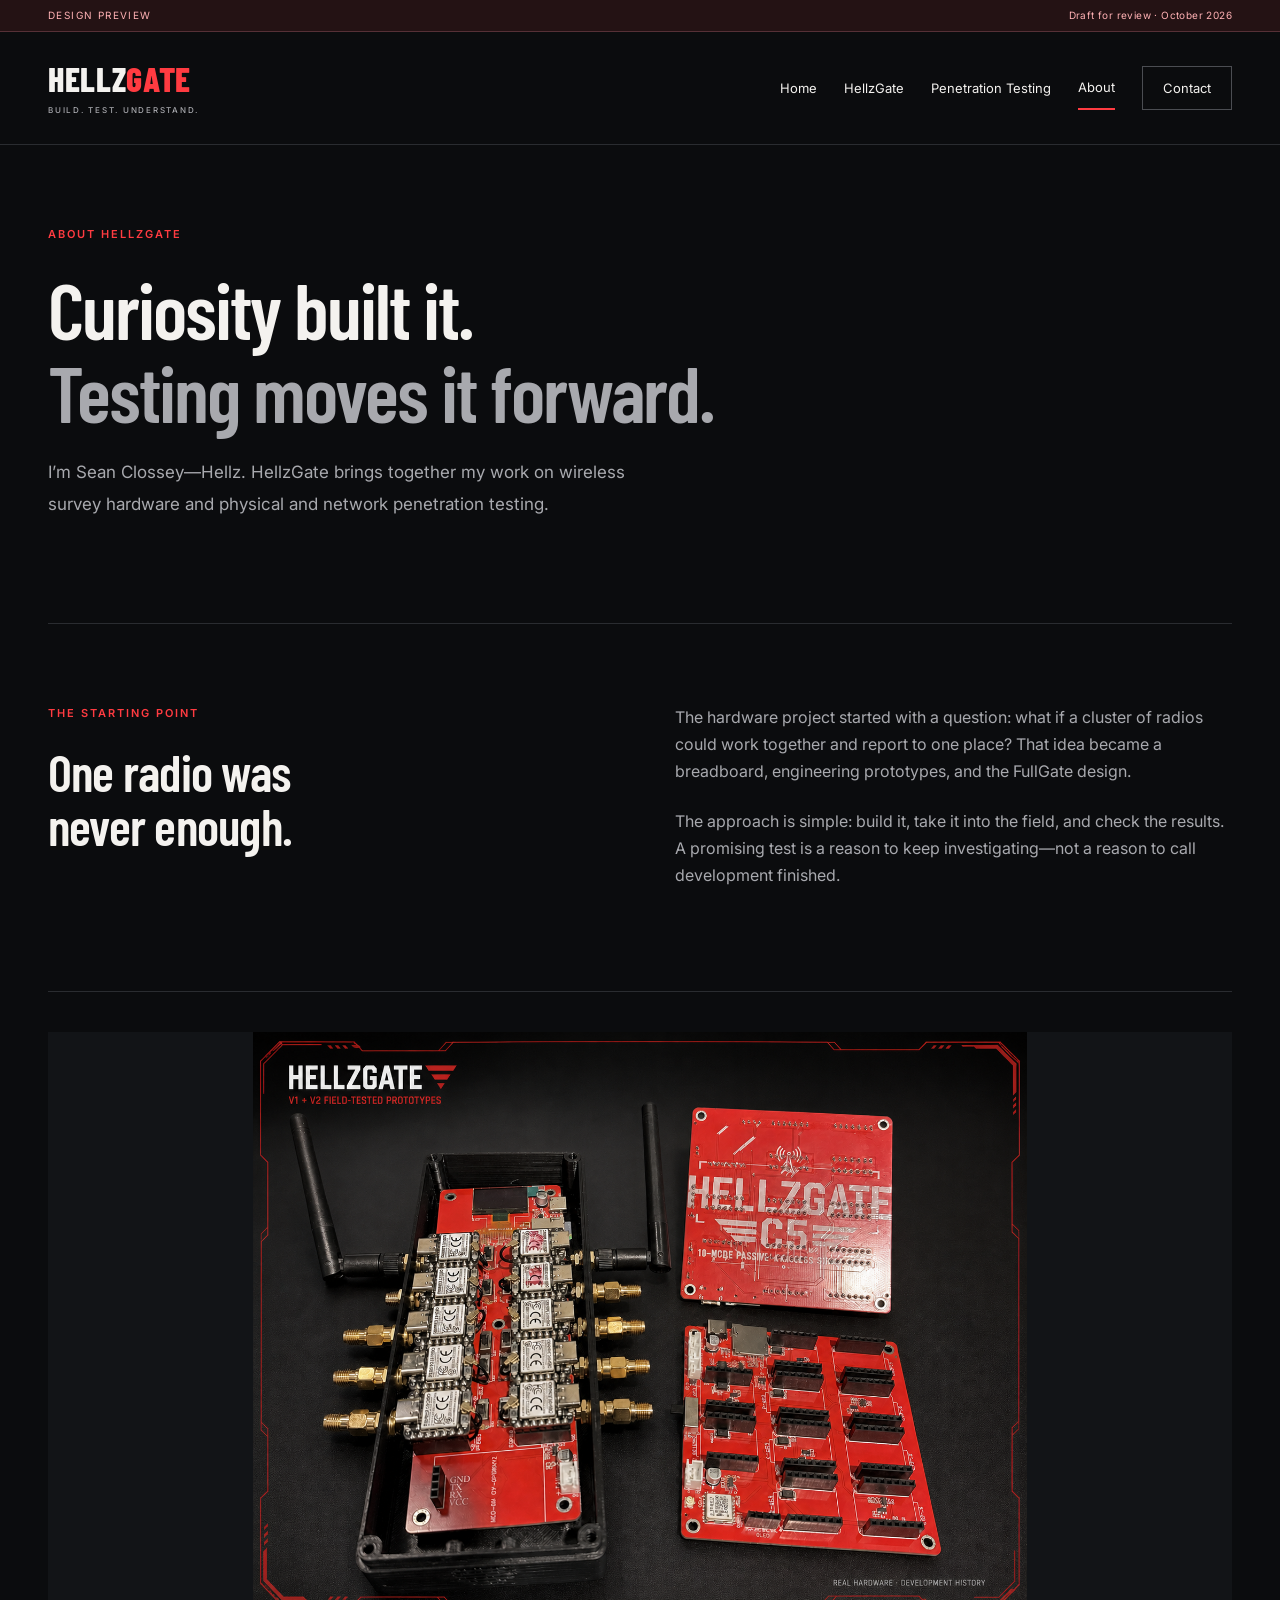
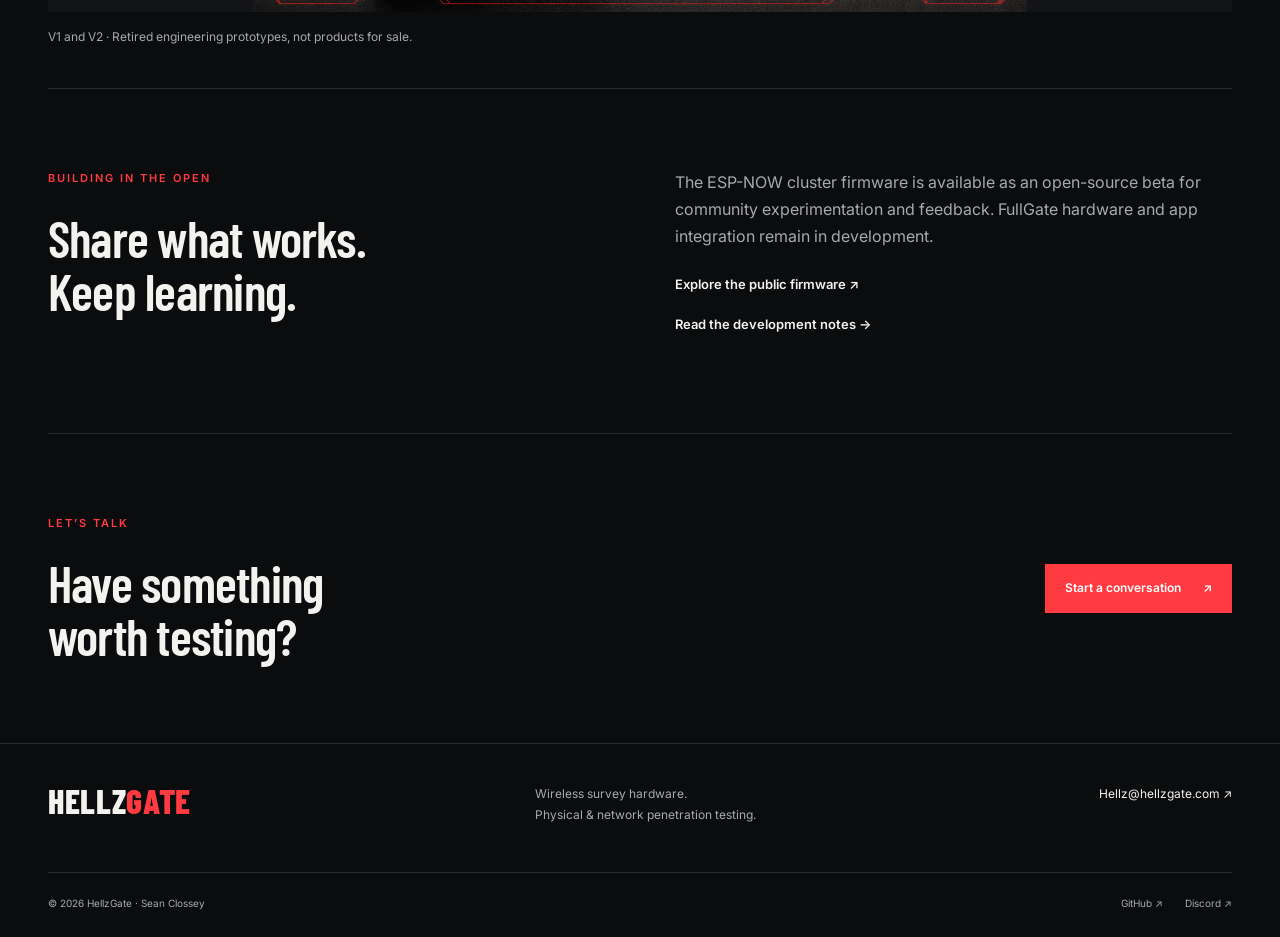
==== about.html @ 2b9e0b87 "Draft multipage HellzGate website and penetration testing services" ====
<!doctype html>
<html lang="en"><head><meta charset="utf-8"><meta name="viewport" content="width=device-width, initial-scale=1"><title>About | HellzGate</title><meta name="description" content="The story behind HellzGate, a project by Sean Clossey combining wireless survey hardware and hands-on security testing."><meta name="robots" content="noindex,nofollow"><meta name="theme-color" content="#0b0c0e"><link rel="stylesheet" href="styles.css"><script defer src="app.js"></script></head><body><a class="skip" href="#main">Skip to content</a><div class="draft">DESIGN PREVIEW <span>Draft for review · October 2026</span></div><header class="site-header"><a class="brand" href="index.html">HELLZ<span>GATE</span><small>BUILD. TEST. UNDERSTAND.</small></a><button class="menu-button" aria-expanded="false" aria-controls="navigation">Menu <span>+</span></button><nav id="navigation" aria-label="Main navigation"><a href="index.html">Home</a><a href="hellzgate.html">HellzGate</a><a href="penetration-testing.html">Penetration Testing</a><a href="about.html" aria-current="page">About</a><a href="contact.html">Contact</a></nav></header><main id="main"><section class="hero text-hero"><span class="eyebrow">ABOUT HELLZGATE</span><h1>Curiosity built it.<br><span>Testing moves it forward.</span></h1><p class="intro">I’m Sean Clossey—Hellz. HellzGate brings together my work on wireless survey hardware and physical and network penetration testing.</p></section><section class="split"><div><span class="eyebrow">THE STARTING POINT</span><h2>One radio was<br>never enough.</h2></div><div><p>The hardware project started with a question: what if a cluster of radios could work together and report to one place? That idea became a breadboard, engineering prototypes, and the FullGate design.</p><p>The approach is simple: build it, take it into the field, and check the results. A promising test is a reason to keep investigating—not a reason to call development finished.</p></div></section><figure class="wide-image"><img src="prototype-v1-v2-field-tested.png" alt="HellzGate V1 and V2 engineering prototype boards" loading="lazy"><figcaption>V1 and V2 · Retired engineering prototypes, not products for sale.</figcaption></figure><section class="split"><div><span class="eyebrow">BUILDING IN THE OPEN</span><h2>Share what works.<br>Keep learning.</h2></div><div><p>The ESP-NOW cluster firmware is available as an open-source beta for community experimentation and feedback. FullGate hardware and app integration remain in development.</p><a class="text-link" href="https://github.com/Hellz0wnzJ00/hellzgate-espnow-cluster">Explore the public firmware ↗</a><a class="text-link" href="updates.html">Read the development notes →</a></div></section><section class="closing"><div><span class="eyebrow">LET’S TALK</span><h2>Have something<br>worth testing?</h2></div><a class="button primary" href="contact.html">Start a conversation <span>↗</span></a></section></main><footer><div class="footer-top"><a class="brand" href="index.html">HELLZ<span>GATE</span></a><p>Wireless survey hardware.<br>Physical &amp; network penetration testing.</p><a href="mailto:Hellz@hellzgate.com">Hellz@hellzgate.com ↗</a></div><div class="footer-bottom"><span>© 2026 HellzGate · Sean Clossey</span><div><a href="https://github.com/Hellz0wnzJ00/hellzgate-espnow-cluster">GitHub ↗</a><a href="https://discord.gg/dhMhEgHwXe">Discord ↗</a></div></div></footer></body></html>
---- styles.css ----
@import url('https://fonts.googleapis.com/css2?family=Barlow+Condensed:wght@500;600;700;800&family=Inter:wght@400;500;600;700&display=swap');
:root{color-scheme:dark;--bg:#0b0c0e;--panel:#121417;--line:#2a2c30;--text:#f4f2ef;--muted:#a8a9ae;--red:#ff3b41}
*{box-sizing:border-box}html{scroll-behavior:smooth;scroll-padding-top:30px}body{margin:0;background:var(--bg);color:var(--text);font-family:Inter,Arial,sans-serif;font-size:16px;line-height:1.7}a{color:inherit;text-decoration:none}a:hover{color:var(--red)}a:focus-visible,button:focus-visible,select:focus-visible,textarea:focus-visible,summary:focus-visible{outline:2px solid var(--red);outline-offset:5px}button,input,select,textarea{font:inherit}button{cursor:pointer}img{max-width:100%;display:block}figure{margin:0}p{color:var(--muted);margin:0 0 1.4rem}h1,h2,h3{line-height:1.05;margin:0 0 24px;font-family:'Barlow Condensed','Arial Narrow',Arial,sans-serif;font-weight:600}h1{font-size:clamp(56px,6.2vw,100px);letter-spacing:-.025em}h1 span{color:var(--muted)}h2{font-size:clamp(38px,4vw,60px);letter-spacing:-.015em}h3{font-size:30px}section{padding:80px 0;border-bottom:1px solid var(--line)}main{max-width:1280px;margin:auto;padding:0 48px}strong{color:var(--text)}.draft{padding:7px 48px;background:#241214;border-bottom:1px solid #563036;font-size:10px;letter-spacing:.14em;color:#ffb1b4;display:flex;justify-content:space-between}.draft span{letter-spacing:.04em}.site-header{max-width:1376px;padding:30px 48px;margin:auto;display:flex;align-items:center;justify-content:space-between;border-bottom:1px solid var(--line);gap:25px}.brand{font-family:'Barlow Condensed','Arial Narrow',Arial,sans-serif;font-weight:800;font-size:34px;letter-spacing:.02em;line-height:1}.brand span{color:var(--red)}.brand small{display:block;font-family:Inter,Arial,sans-serif;font-size:8px;letter-spacing:.22em;font-weight:500;margin-top:10px;color:var(--muted)}nav{display:flex;align-items:center;gap:27px;font-size:13px}nav a{padding:10px 0;white-space:nowrap}nav a[aria-current]{color:var(--text);border-bottom:2px solid var(--red)}nav a:last-child{padding:10px 20px;border:1px solid #4b4d52}.menu-button{display:none}.skip{position:absolute;left:20px;top:-100px;padding:10px;background:var(--red);color:white;z-index:20}.skip:focus{top:15px}.eyebrow{display:block;font-size:11px;font-weight:600;letter-spacing:.18em;color:var(--red);margin-bottom:23px;text-transform:uppercase}.hero{padding-top:80px;padding-bottom:80px}.home-hero{display:grid;grid-template-columns:1.08fr 1fr;align-items:center;gap:38px;min-height:580px}.home-hero h1{font-size:clamp(55px,5.6vw,86px)}.intro{font-size:17px;max-width:630px;line-height:1.85}.hero-art{background:radial-gradient(ellipse at center,#271316,transparent 72%);min-width:0}.hero-art img{width:100%;object-fit:contain}.hero-art figcaption{font-size:9px;letter-spacing:.08em;color:var(--muted);padding:20px 0;border-top:1px solid var(--line);display:flex;align-items:center;gap:8px;flex-wrap:wrap}.hero-art figcaption a{margin-left:auto}.status-dot{display:inline-block;width:6px;height:6px;border-radius:100%;background:var(--red);flex-shrink:0}.actions{display:flex;gap:12px;flex-wrap:wrap;margin-top:28px}.button,.btn{display:inline-flex;align-items:center;justify-content:space-between;gap:22px;padding:13px 19px;font-size:12px;font-weight:600;border:1px solid var(--line);border-radius:0;color:var(--text);background:transparent;text-decoration:none}.button:hover,.btn:hover{border-color:var(--red);color:var(--text);background:#321518}.primary,.btn-red{background:var(--red);border-color:var(--red);color:#fff}.primary:hover,.btn-red:hover{background:#db262f}.secondary{background:#16181b}.statement{padding:28px 0;display:flex;justify-content:space-between;align-items:center;gap:20px;border-bottom:1px solid var(--line)}.statement>span{font-size:10px;letter-spacing:.14em;color:var(--muted)}.statement p{text-align:center;margin:0;color:var(--text);font-size:16px}.two-paths{display:grid;grid-template-columns:1fr 1fr;gap:0;padding:0}.path{padding:50px 42px 50px 0;min-width:0}.path+.path{border-left:1px solid var(--line);padding-left:42px;padding-right:0}.path h2{font-size:45px}.tags{display:flex;flex-wrap:wrap;gap:8px;margin:28px 0}.tags span{padding:5px 10px;border:1px solid var(--line);font-size:10px;color:var(--muted)}.text-link{display:block;color:var(--text);font-size:13px;font-weight:600;margin:18px 0}.text-link span{float:right}.split{display:grid;grid-template-columns:1fr 1fr;gap:70px}.closing{display:flex;align-items:center;justify-content:space-between;gap:25px;border-bottom:0}.closing h2{margin:0}.text-hero{max-width:100%}.text-hero h1{max-width:900px}.number{font-family:'Barlow Condensed',Arial,sans-serif;font-size:48px;color:var(--red);display:block;margin-bottom:22px}.clean-list{padding:0;list-style:none;color:var(--muted)}.clean-list li{padding:13px 0;border-top:1px solid var(--line);font-size:14px}.steps{display:grid;grid-template-columns:repeat(3,1fr);gap:32px;margin-top:40px}.steps article{border-top:1px solid var(--red);padding-top:22px}.steps article>span{font-size:10px;letter-spacing:.12em;color:var(--red)}.steps h3{margin-top:25px}.steps p{font-size:14px}.note-band{background:var(--panel);padding:30px 36px;margin:30px 0}.note-band h3{font-size:28px;margin-bottom:13px}.note-band p{margin:0;font-size:14px}.note-band a{color:var(--text);text-decoration:underline}.contact-grid{display:grid;grid-template-columns:1fr 1fr;padding-top:0;gap:0}.email{font-size:clamp(18px,2vw,26px);display:block;margin:30px 0;color:var(--red);overflow-wrap:anywhere}label{display:block;font-size:12px;margin:18px 0 8px}select,textarea{width:100%;background:#0d0f11;border:1px solid #43464b;padding:12px;color:var(--text);font-size:14px;border-radius:0}textarea{resize:vertical}form button{margin-top:18px}.form-note,#email-status{font-size:11px;line-height:1.65;margin-top:14px}.wide-image{padding:40px 0;border-bottom:1px solid var(--line)}.wide-image img{max-height:580px;width:100%;object-fit:contain;background:var(--panel)}figcaption{font-size:12px;color:var(--muted);padding-top:15px}.availability{font-size:11px;margin-top:25px;display:flex;align-items:center;gap:8px}.subnav{display:flex;gap:28px;flex-wrap:wrap;padding:20px 0;font-size:12px;border-bottom:1px solid var(--line)}.red{color:var(--red)}.hardware-grid,.capability-grid{display:grid;grid-template-columns:repeat(2,1fr);gap:20px;margin-top:35px}.capability-grid{grid-template-columns:repeat(3,1fr)}.panel{background:var(--panel);border:1px solid var(--line);padding:28px;min-width:0}.panel h3{font-size:30px}.panel p,.spec-list,.milestones,.roadmap{font-size:14px}.section-intro,.lead-p{max-width:850px}.note{font-size:12px;margin-top:20px}.spec-list{padding-left:20px;color:var(--muted)}.spec-list li{margin:12px 0}.bench-result{margin-top:24px}.results-grid{display:grid;grid-template-columns:repeat(3,1fr);gap:20px;margin:30px 0}.results-grid strong{display:block;font-family:'Barlow Condensed',Arial,sans-serif;font-size:45px;color:var(--red)}.results-grid span{font-size:12px;color:var(--muted)}.milestones,.roadmap{padding-left:20px}.milestones li,.roadmap li{padding:12px 0}.milestones span,.roadmap span{display:block;color:var(--muted)}details{border-top:1px solid var(--line);padding-top:18px;margin-top:25px}summary{cursor:pointer;color:var(--text);font-size:14px}details p{margin-top:18px}footer{max-width:1376px;margin:auto;border-top:1px solid var(--line);padding:40px 48px 25px}.footer-top{display:flex;justify-content:space-between;align-items:flex-start;gap:25px}.footer-top p,.footer-top>a:last-child{font-size:12px}.footer-bottom{border-top:1px solid var(--line);margin-top:25px;padding-top:22px;display:flex;justify-content:space-between;font-size:10px;color:var(--muted)}.footer-bottom div{display:flex;gap:22px}
@media(min-width:1500px){.home-hero{min-height:650px}}
@media(max-width:1000px){main{padding:0 28px}.site-header{padding:25px 28px}nav{gap:16px;font-size:11px}.home-hero{gap:20px}.home-hero h1{font-size:60px}.capability-grid{grid-template-columns:1fr}.split{gap:35px}.path h2{font-size:38px}}
@media(max-width:760px){main{padding:0 22px}.draft{padding:7px 22px;font-size:8px}.site-header{padding:23px 22px;position:relative;flex-wrap:wrap}.brand{font-size:30px}.menu-button{display:flex;align-items:center;gap:20px;background:transparent;border:1px solid var(--line);color:var(--text);padding:8px 13px;font-size:12px}nav{display:none;width:100%;flex-direction:column;align-items:stretch;gap:0;padding-top:15px}nav.open{display:flex}nav a{padding:12px;font-size:14px}nav a:last-child{margin-top:12px}section{padding:50px 0}.hero{padding-top:50px}.home-hero{grid-template-columns:1fr;gap:35px;min-height:0}.home-hero h1,h1{font-size:58px}.intro{font-size:15px}.hero-art img{max-height:340px}.statement>span{font-size:8px}.statement p{font-size:12px}.two-paths,.split,.contact-grid,.steps,.hardware-grid{grid-template-columns:1fr;gap:0}.path{padding:36px 0}.path+.path{border-left:0;border-top:1px solid var(--line);padding:36px 0}.split>div+div{margin-top:20px}.steps{gap:25px}.closing{align-items:flex-start;flex-direction:column;gap:30px}.closing h2{font-size:45px}.note-band{padding:25px}.footer-top{flex-direction:column;gap:18px}.footer-top p{margin:0}footer{padding:35px 22px 22px}.footer-bottom{gap:20px;flex-wrap:wrap}.results-grid{grid-template-columns:1fr;gap:10px}.results-grid strong{font-size:38px}.panel{padding:22px}.subnav{gap:16px}.hero-art figcaption{font-size:8px}.button{font-size:11px}h2{font-size:40px}}
@media(prefers-reduced-motion:reduce){html{scroll-behavior:auto}}
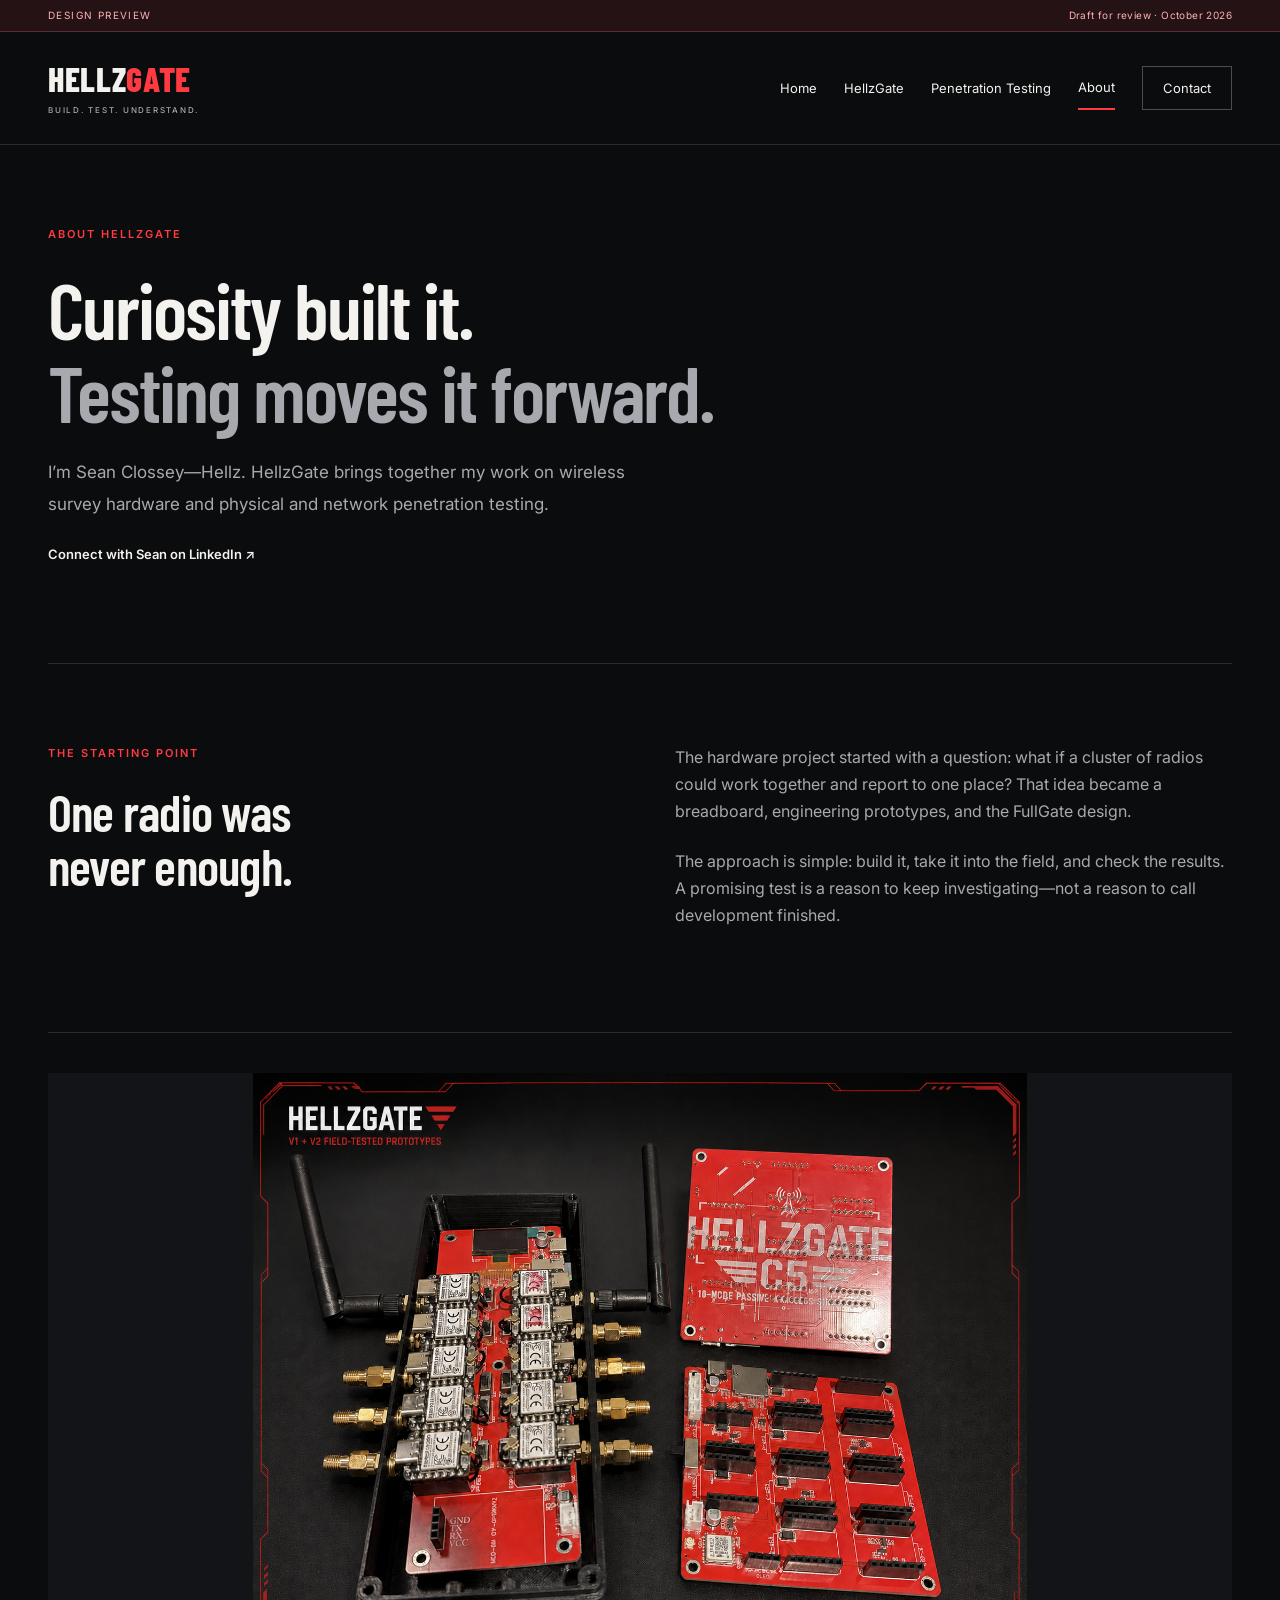
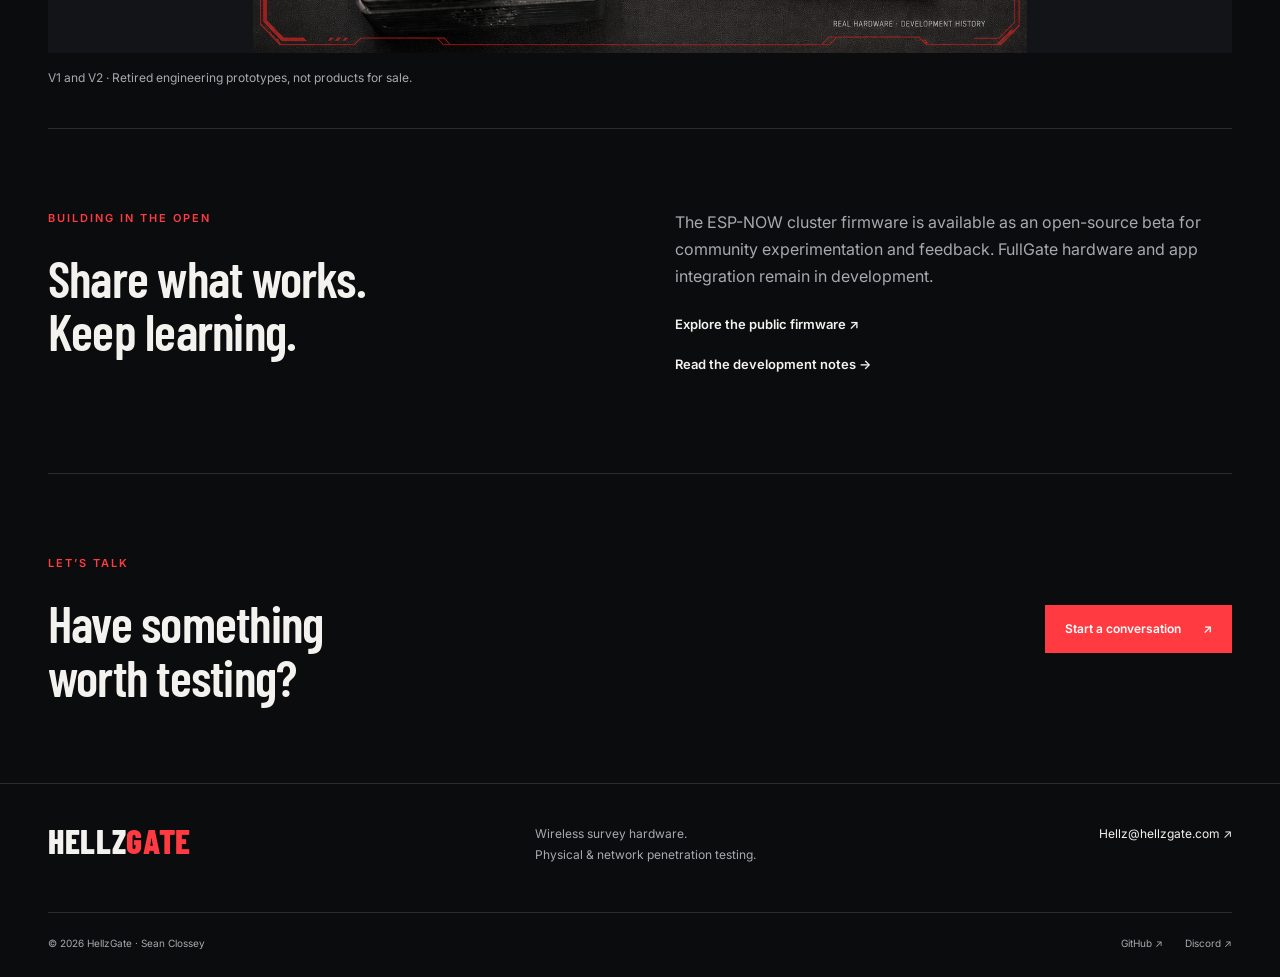
==== commit b2534992: "Add Sean's LinkedIn profile to website draft" ====
--- a/about.html
+++ b/about.html
@@ -1,2 +1,2 @@
 <!doctype html>
-<html lang="en"><head><meta charset="utf-8"><meta name="viewport" content="width=device-width, initial-scale=1"><title>About | HellzGate</title><meta name="description" content="The story behind HellzGate, a project by Sean Clossey combining wireless survey hardware and hands-on security testing."><meta name="robots" content="noindex,nofollow"><meta name="theme-color" content="#0b0c0e"><link rel="stylesheet" href="styles.css"><script defer src="app.js"></script></head><body><a class="skip" href="#main">Skip to content</a><div class="draft">DESIGN PREVIEW <span>Draft for review · October 2026</span></div><header class="site-header"><a class="brand" href="index.html">HELLZ<span>GATE</span><small>BUILD. TEST. UNDERSTAND.</small></a><button class="menu-button" aria-expanded="false" aria-controls="navigation">Menu <span>+</span></button><nav id="navigation" aria-label="Main navigation"><a href="index.html">Home</a><a href="hellzgate.html">HellzGate</a><a href="penetration-testing.html">Penetration Testing</a><a href="about.html" aria-current="page">About</a><a href="contact.html">Contact</a></nav></header><main id="main"><section class="hero text-hero"><span class="eyebrow">ABOUT HELLZGATE</span><h1>Curiosity built it.<br><span>Testing moves it forward.</span></h1><p class="intro">I’m Sean Clossey—Hellz. HellzGate brings together my work on wireless survey hardware and physical and network penetration testing.</p></section><section class="split"><div><span class="eyebrow">THE STARTING POINT</span><h2>One radio was<br>never enough.</h2></div><div><p>The hardware project started with a question: what if a cluster of radios could work together and report to one place? That idea became a breadboard, engineering prototypes, and the FullGate design.</p><p>The approach is simple: build it, take it into the field, and check the results. A promising test is a reason to keep investigating—not a reason to call development finished.</p></div></section><figure class="wide-image"><img src="prototype-v1-v2-field-tested.png" alt="HellzGate V1 and V2 engineering prototype boards" loading="lazy"><figcaption>V1 and V2 · Retired engineering prototypes, not products for sale.</figcaption></figure><section class="split"><div><span class="eyebrow">BUILDING IN THE OPEN</span><h2>Share what works.<br>Keep learning.</h2></div><div><p>The ESP-NOW cluster firmware is available as an open-source beta for community experimentation and feedback. FullGate hardware and app integration remain in development.</p><a class="text-link" href="https://github.com/Hellz0wnzJ00/hellzgate-espnow-cluster">Explore the public firmware ↗</a><a class="text-link" href="updates.html">Read the development notes →</a></div></section><section class="closing"><div><span class="eyebrow">LET’S TALK</span><h2>Have something<br>worth testing?</h2></div><a class="button primary" href="contact.html">Start a conversation <span>↗</span></a></section></main><footer><div class="footer-top"><a class="brand" href="index.html">HELLZ<span>GATE</span></a><p>Wireless survey hardware.<br>Physical &amp; network penetration testing.</p><a href="mailto:Hellz@hellzgate.com">Hellz@hellzgate.com ↗</a></div><div class="footer-bottom"><span>© 2026 HellzGate · Sean Clossey</span><div><a href="https://github.com/Hellz0wnzJ00/hellzgate-espnow-cluster">GitHub ↗</a><a href="https://discord.gg/dhMhEgHwXe">Discord ↗</a></div></div></footer></body></html>+<html lang="en"><head><meta charset="utf-8"><meta name="viewport" content="width=device-width, initial-scale=1"><title>About | HellzGate</title><meta name="description" content="The story behind HellzGate, a project by Sean Clossey combining wireless survey hardware and hands-on security testing."><meta name="robots" content="noindex,nofollow"><meta name="theme-color" content="#0b0c0e"><link rel="stylesheet" href="styles.css"><script defer src="app.js"></script></head><body><a class="skip" href="#main">Skip to content</a><div class="draft">DESIGN PREVIEW <span>Draft for review · October 2026</span></div><header class="site-header"><a class="brand" href="index.html">HELLZ<span>GATE</span><small>BUILD. TEST. UNDERSTAND.</small></a><button class="menu-button" aria-expanded="false" aria-controls="navigation">Menu <span>+</span></button><nav id="navigation" aria-label="Main navigation"><a href="index.html">Home</a><a href="hellzgate.html">HellzGate</a><a href="penetration-testing.html">Penetration Testing</a><a href="about.html" aria-current="page">About</a><a href="contact.html">Contact</a></nav></header><main id="main"><section class="hero text-hero"><span class="eyebrow">ABOUT HELLZGATE</span><h1>Curiosity built it.<br><span>Testing moves it forward.</span></h1><p class="intro">I’m Sean Clossey—Hellz. HellzGate brings together my work on wireless survey hardware and physical and network penetration testing.</p><a class="text-link" href="https://www.linkedin.com/in/sean-clossey-231986380/">Connect with Sean on LinkedIn ↗</a></section><section class="split"><div><span class="eyebrow">THE STARTING POINT</span><h2>One radio was<br>never enough.</h2></div><div><p>The hardware project started with a question: what if a cluster of radios could work together and report to one place? That idea became a breadboard, engineering prototypes, and the FullGate design.</p><p>The approach is simple: build it, take it into the field, and check the results. A promising test is a reason to keep investigating—not a reason to call development finished.</p></div></section><figure class="wide-image"><img src="prototype-v1-v2-field-tested.png" alt="HellzGate V1 and V2 engineering prototype boards" loading="lazy"><figcaption>V1 and V2 · Retired engineering prototypes, not products for sale.</figcaption></figure><section class="split"><div><span class="eyebrow">BUILDING IN THE OPEN</span><h2>Share what works.<br>Keep learning.</h2></div><div><p>The ESP-NOW cluster firmware is available as an open-source beta for community experimentation and feedback. FullGate hardware and app integration remain in development.</p><a class="text-link" href="https://github.com/Hellz0wnzJ00/hellzgate-espnow-cluster">Explore the public firmware ↗</a><a class="text-link" href="updates.html">Read the development notes →</a></div></section><section class="closing"><div><span class="eyebrow">LET’S TALK</span><h2>Have something<br>worth testing?</h2></div><a class="button primary" href="contact.html">Start a conversation <span>↗</span></a></section></main><footer><div class="footer-top"><a class="brand" href="index.html">HELLZ<span>GATE</span></a><p>Wireless survey hardware.<br>Physical &amp; network penetration testing.</p><a href="mailto:Hellz@hellzgate.com">Hellz@hellzgate.com ↗</a></div><div class="footer-bottom"><span>© 2026 HellzGate · Sean Clossey</span><div><a href="https://github.com/Hellz0wnzJ00/hellzgate-espnow-cluster">GitHub ↗</a><a href="https://discord.gg/dhMhEgHwXe">Discord ↗</a></div></div></footer></body></html>
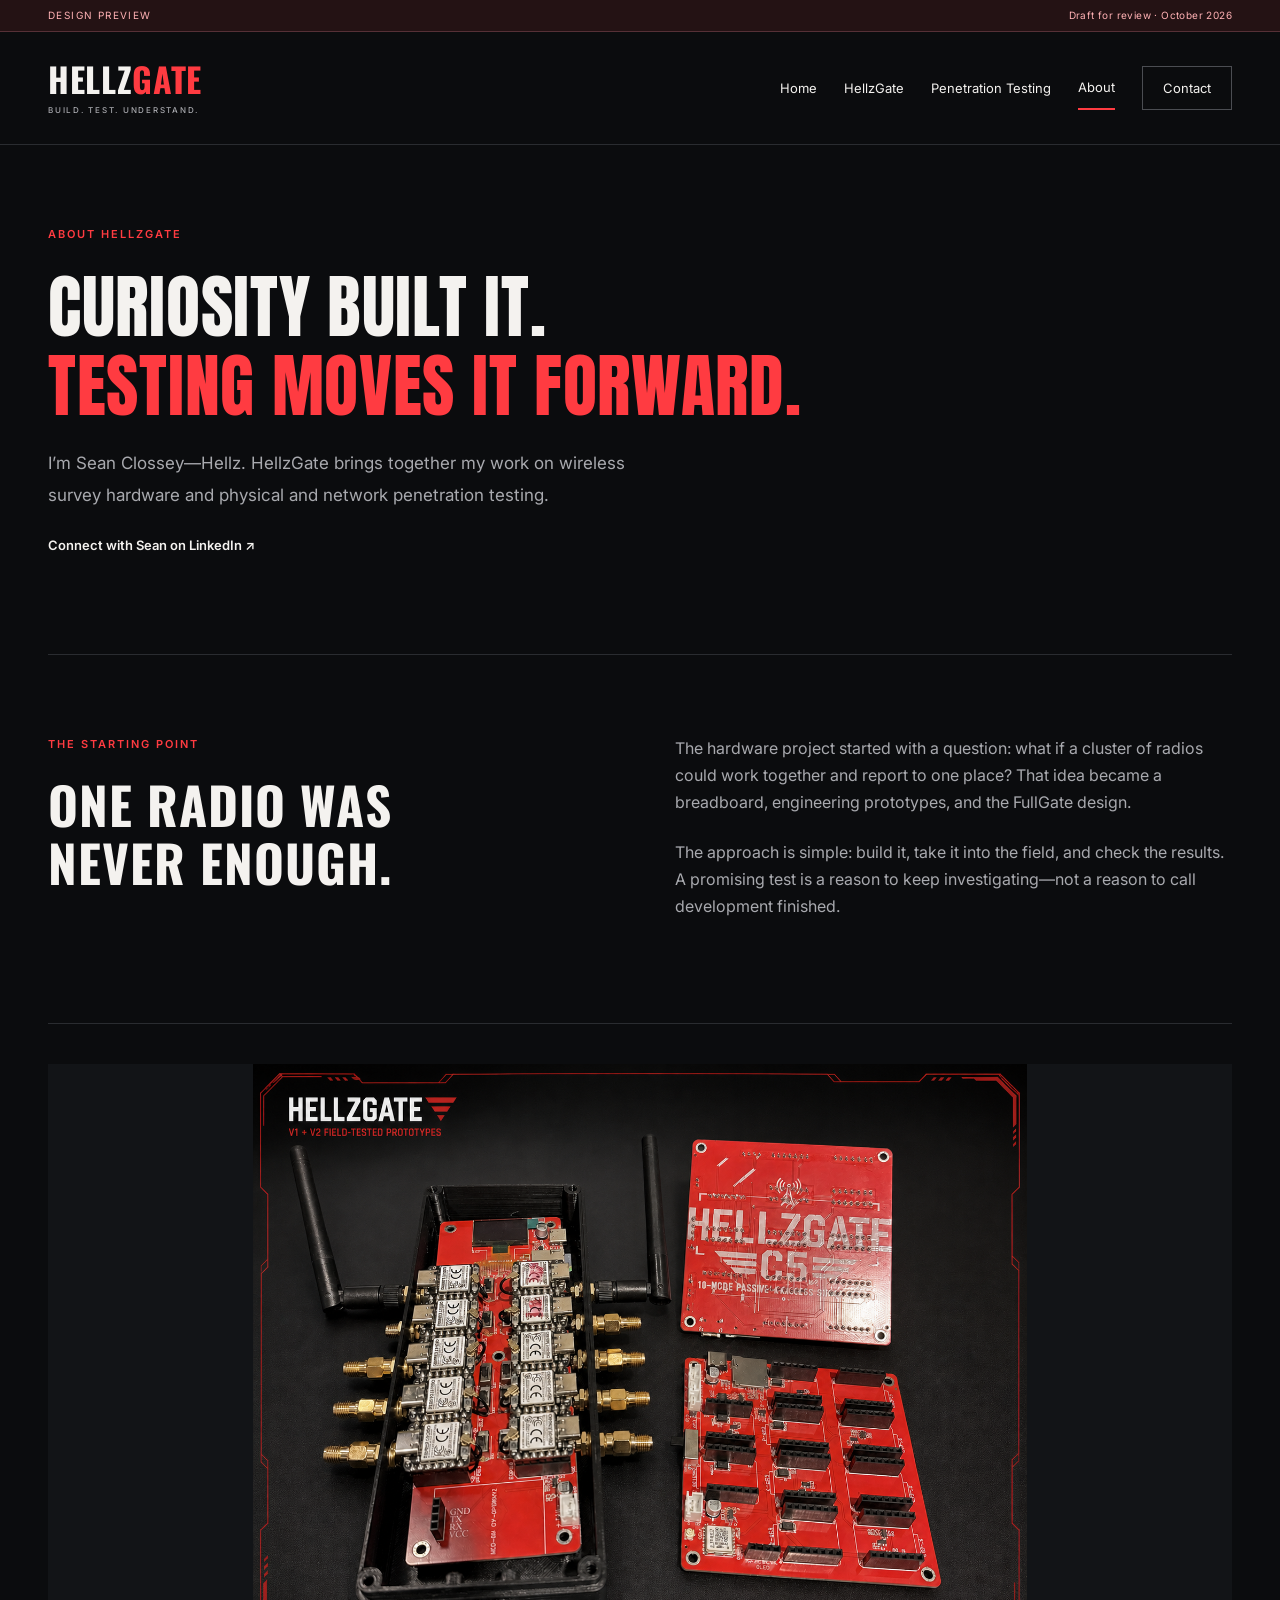
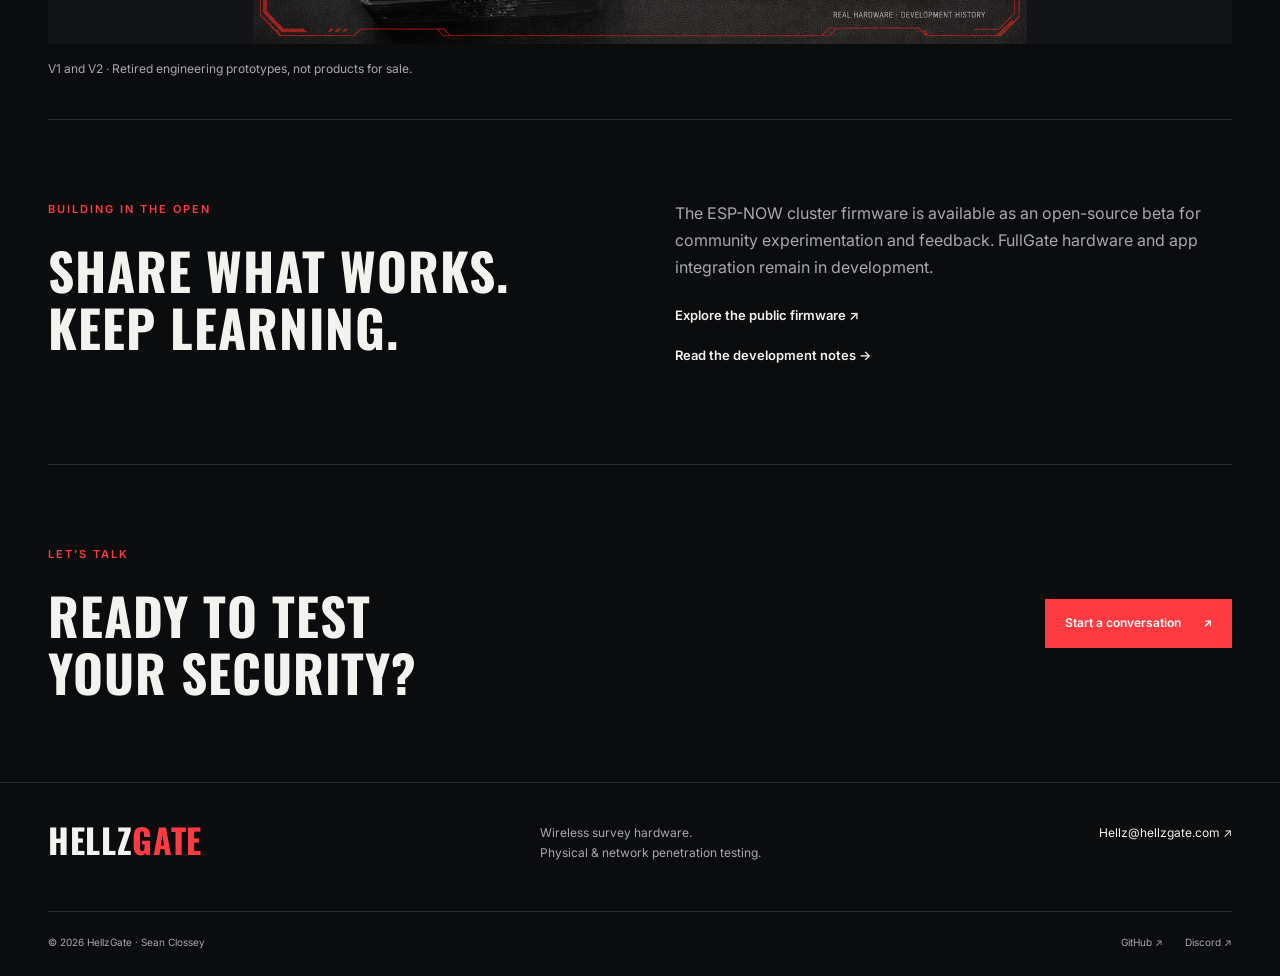
==== commit a1073b88: "Match original uppercase typography and clarify penetration testing services" ====
--- a/about.html
+++ b/about.html
@@ -1,2 +1,2 @@
 <!doctype html>
-<html lang="en"><head><meta charset="utf-8"><meta name="viewport" content="width=device-width, initial-scale=1"><title>About | HellzGate</title><meta name="description" content="The story behind HellzGate, a project by Sean Clossey combining wireless survey hardware and hands-on security testing."><meta name="robots" content="noindex,nofollow"><meta name="theme-color" content="#0b0c0e"><link rel="stylesheet" href="styles.css"><script defer src="app.js"></script></head><body><a class="skip" href="#main">Skip to content</a><div class="draft">DESIGN PREVIEW <span>Draft for review · October 2026</span></div><header class="site-header"><a class="brand" href="index.html">HELLZ<span>GATE</span><small>BUILD. TEST. UNDERSTAND.</small></a><button class="menu-button" aria-expanded="false" aria-controls="navigation">Menu <span>+</span></button><nav id="navigation" aria-label="Main navigation"><a href="index.html">Home</a><a href="hellzgate.html">HellzGate</a><a href="penetration-testing.html">Penetration Testing</a><a href="about.html" aria-current="page">About</a><a href="contact.html">Contact</a></nav></header><main id="main"><section class="hero text-hero"><span class="eyebrow">ABOUT HELLZGATE</span><h1>Curiosity built it.<br><span>Testing moves it forward.</span></h1><p class="intro">I’m Sean Clossey—Hellz. HellzGate brings together my work on wireless survey hardware and physical and network penetration testing.</p><a class="text-link" href="https://www.linkedin.com/in/sean-clossey-231986380/">Connect with Sean on LinkedIn ↗</a></section><section class="split"><div><span class="eyebrow">THE STARTING POINT</span><h2>One radio was<br>never enough.</h2></div><div><p>The hardware project started with a question: what if a cluster of radios could work together and report to one place? That idea became a breadboard, engineering prototypes, and the FullGate design.</p><p>The approach is simple: build it, take it into the field, and check the results. A promising test is a reason to keep investigating—not a reason to call development finished.</p></div></section><figure class="wide-image"><img src="prototype-v1-v2-field-tested.png" alt="HellzGate V1 and V2 engineering prototype boards" loading="lazy"><figcaption>V1 and V2 · Retired engineering prototypes, not products for sale.</figcaption></figure><section class="split"><div><span class="eyebrow">BUILDING IN THE OPEN</span><h2>Share what works.<br>Keep learning.</h2></div><div><p>The ESP-NOW cluster firmware is available as an open-source beta for community experimentation and feedback. FullGate hardware and app integration remain in development.</p><a class="text-link" href="https://github.com/Hellz0wnzJ00/hellzgate-espnow-cluster">Explore the public firmware ↗</a><a class="text-link" href="updates.html">Read the development notes →</a></div></section><section class="closing"><div><span class="eyebrow">LET’S TALK</span><h2>Have something<br>worth testing?</h2></div><a class="button primary" href="contact.html">Start a conversation <span>↗</span></a></section></main><footer><div class="footer-top"><a class="brand" href="index.html">HELLZ<span>GATE</span></a><p>Wireless survey hardware.<br>Physical &amp; network penetration testing.</p><a href="mailto:Hellz@hellzgate.com">Hellz@hellzgate.com ↗</a></div><div class="footer-bottom"><span>© 2026 HellzGate · Sean Clossey</span><div><a href="https://github.com/Hellz0wnzJ00/hellzgate-espnow-cluster">GitHub ↗</a><a href="https://discord.gg/dhMhEgHwXe">Discord ↗</a></div></div></footer></body></html>+<html lang="en"><head><meta charset="utf-8"><meta name="viewport" content="width=device-width, initial-scale=1"><title>About | HellzGate</title><meta name="description" content="The story behind HellzGate, a project by Sean Clossey combining wireless survey hardware and hands-on security testing."><meta name="robots" content="noindex,nofollow"><meta name="theme-color" content="#0b0c0e"><link rel="stylesheet" href="styles.css"><script defer src="app.js"></script></head><body><a class="skip" href="#main">Skip to content</a><div class="draft">DESIGN PREVIEW <span>Draft for review · October 2026</span></div><header class="site-header"><a class="brand" href="index.html">HELLZ<span>GATE</span><small>BUILD. TEST. UNDERSTAND.</small></a><button class="menu-button" aria-expanded="false" aria-controls="navigation">Menu <span>+</span></button><nav id="navigation" aria-label="Main navigation"><a href="index.html">Home</a><a href="hellzgate.html">HellzGate</a><a href="penetration-testing.html">Penetration Testing</a><a href="about.html" aria-current="page">About</a><a href="contact.html">Contact</a></nav></header><main id="main"><section class="hero text-hero"><span class="eyebrow">ABOUT HELLZGATE</span><h1>Curiosity built it.<br><span>Testing moves it forward.</span></h1><p class="intro">I’m Sean Clossey—Hellz. HellzGate brings together my work on wireless survey hardware and physical and network penetration testing.</p><a class="text-link" href="https://www.linkedin.com/in/sean-clossey-231986380/">Connect with Sean on LinkedIn ↗</a></section><section class="split"><div><span class="eyebrow">THE STARTING POINT</span><h2>One radio was<br>never enough.</h2></div><div><p>The hardware project started with a question: what if a cluster of radios could work together and report to one place? That idea became a breadboard, engineering prototypes, and the FullGate design.</p><p>The approach is simple: build it, take it into the field, and check the results. A promising test is a reason to keep investigating—not a reason to call development finished.</p></div></section><figure class="wide-image"><img src="prototype-v1-v2-field-tested.png" alt="HellzGate V1 and V2 engineering prototype boards" loading="lazy"><figcaption>V1 and V2 · Retired engineering prototypes, not products for sale.</figcaption></figure><section class="split"><div><span class="eyebrow">BUILDING IN THE OPEN</span><h2>Share what works.<br>Keep learning.</h2></div><div><p>The ESP-NOW cluster firmware is available as an open-source beta for community experimentation and feedback. FullGate hardware and app integration remain in development.</p><a class="text-link" href="https://github.com/Hellz0wnzJ00/hellzgate-espnow-cluster">Explore the public firmware ↗</a><a class="text-link" href="updates.html">Read the development notes →</a></div></section><section class="closing"><div><span class="eyebrow">LET’S TALK</span><h2>Ready to test<br>your security?</h2></div><a class="button primary" href="contact.html">Start a conversation <span>↗</span></a></section></main><footer><div class="footer-top"><a class="brand" href="index.html">HELLZ<span>GATE</span></a><p>Wireless survey hardware.<br>Physical &amp; network penetration testing.</p><a href="mailto:Hellz@hellzgate.com">Hellz@hellzgate.com ↗</a></div><div class="footer-bottom"><span>© 2026 HellzGate · Sean Clossey</span><div><a href="https://github.com/Hellz0wnzJ00/hellzgate-espnow-cluster">GitHub ↗</a><a href="https://discord.gg/dhMhEgHwXe">Discord ↗</a></div></div></footer></body></html>
--- a/styles.css
+++ b/styles.css
@@ -1,7 +1,16 @@
-@import url('https://fonts.googleapis.com/css2?family=Barlow+Condensed:wght@500;600;700;800&family=Inter:wght@400;500;600;700&display=swap');
+@import url('https://fonts.googleapis.com/css2?family=Anton&family=Oswald:wght@400;500;600;700&family=Inter:wght@400;500;600;700&display=swap');
 :root{color-scheme:dark;--bg:#0b0c0e;--panel:#121417;--line:#2a2c30;--text:#f4f2ef;--muted:#a8a9ae;--red:#ff3b41}
 *{box-sizing:border-box}html{scroll-behavior:smooth;scroll-padding-top:30px}body{margin:0;background:var(--bg);color:var(--text);font-family:Inter,Arial,sans-serif;font-size:16px;line-height:1.7}a{color:inherit;text-decoration:none}a:hover{color:var(--red)}a:focus-visible,button:focus-visible,select:focus-visible,textarea:focus-visible,summary:focus-visible{outline:2px solid var(--red);outline-offset:5px}button,input,select,textarea{font:inherit}button{cursor:pointer}img{max-width:100%;display:block}figure{margin:0}p{color:var(--muted);margin:0 0 1.4rem}h1,h2,h3{line-height:1.05;margin:0 0 24px;font-family:'Barlow Condensed','Arial Narrow',Arial,sans-serif;font-weight:600}h1{font-size:clamp(56px,6.2vw,100px);letter-spacing:-.025em}h1 span{color:var(--muted)}h2{font-size:clamp(38px,4vw,60px);letter-spacing:-.015em}h3{font-size:30px}section{padding:80px 0;border-bottom:1px solid var(--line)}main{max-width:1280px;margin:auto;padding:0 48px}strong{color:var(--text)}.draft{padding:7px 48px;background:#241214;border-bottom:1px solid #563036;font-size:10px;letter-spacing:.14em;color:#ffb1b4;display:flex;justify-content:space-between}.draft span{letter-spacing:.04em}.site-header{max-width:1376px;padding:30px 48px;margin:auto;display:flex;align-items:center;justify-content:space-between;border-bottom:1px solid var(--line);gap:25px}.brand{font-family:'Barlow Condensed','Arial Narrow',Arial,sans-serif;font-weight:800;font-size:34px;letter-spacing:.02em;line-height:1}.brand span{color:var(--red)}.brand small{display:block;font-family:Inter,Arial,sans-serif;font-size:8px;letter-spacing:.22em;font-weight:500;margin-top:10px;color:var(--muted)}nav{display:flex;align-items:center;gap:27px;font-size:13px}nav a{padding:10px 0;white-space:nowrap}nav a[aria-current]{color:var(--text);border-bottom:2px solid var(--red)}nav a:last-child{padding:10px 20px;border:1px solid #4b4d52}.menu-button{display:none}.skip{position:absolute;left:20px;top:-100px;padding:10px;background:var(--red);color:white;z-index:20}.skip:focus{top:15px}.eyebrow{display:block;font-size:11px;font-weight:600;letter-spacing:.18em;color:var(--red);margin-bottom:23px;text-transform:uppercase}.hero{padding-top:80px;padding-bottom:80px}.home-hero{display:grid;grid-template-columns:1.08fr 1fr;align-items:center;gap:38px;min-height:580px}.home-hero h1{font-size:clamp(55px,5.6vw,86px)}.intro{font-size:17px;max-width:630px;line-height:1.85}.hero-art{background:radial-gradient(ellipse at center,#271316,transparent 72%);min-width:0}.hero-art img{width:100%;object-fit:contain}.hero-art figcaption{font-size:9px;letter-spacing:.08em;color:var(--muted);padding:20px 0;border-top:1px solid var(--line);display:flex;align-items:center;gap:8px;flex-wrap:wrap}.hero-art figcaption a{margin-left:auto}.status-dot{display:inline-block;width:6px;height:6px;border-radius:100%;background:var(--red);flex-shrink:0}.actions{display:flex;gap:12px;flex-wrap:wrap;margin-top:28px}.button,.btn{display:inline-flex;align-items:center;justify-content:space-between;gap:22px;padding:13px 19px;font-size:12px;font-weight:600;border:1px solid var(--line);border-radius:0;color:var(--text);background:transparent;text-decoration:none}.button:hover,.btn:hover{border-color:var(--red);color:var(--text);background:#321518}.primary,.btn-red{background:var(--red);border-color:var(--red);color:#fff}.primary:hover,.btn-red:hover{background:#db262f}.secondary{background:#16181b}.statement{padding:28px 0;display:flex;justify-content:space-between;align-items:center;gap:20px;border-bottom:1px solid var(--line)}.statement>span{font-size:10px;letter-spacing:.14em;color:var(--muted)}.statement p{text-align:center;margin:0;color:var(--text);font-size:16px}.two-paths{display:grid;grid-template-columns:1fr 1fr;gap:0;padding:0}.path{padding:50px 42px 50px 0;min-width:0}.path+.path{border-left:1px solid var(--line);padding-left:42px;padding-right:0}.path h2{font-size:45px}.tags{display:flex;flex-wrap:wrap;gap:8px;margin:28px 0}.tags span{padding:5px 10px;border:1px solid var(--line);font-size:10px;color:var(--muted)}.text-link{display:block;color:var(--text);font-size:13px;font-weight:600;margin:18px 0}.text-link span{float:right}.split{display:grid;grid-template-columns:1fr 1fr;gap:70px}.closing{display:flex;align-items:center;justify-content:space-between;gap:25px;border-bottom:0}.closing h2{margin:0}.text-hero{max-width:100%}.text-hero h1{max-width:900px}.number{font-family:'Barlow Condensed',Arial,sans-serif;font-size:48px;color:var(--red);display:block;margin-bottom:22px}.clean-list{padding:0;list-style:none;color:var(--muted)}.clean-list li{padding:13px 0;border-top:1px solid var(--line);font-size:14px}.steps{display:grid;grid-template-columns:repeat(3,1fr);gap:32px;margin-top:40px}.steps article{border-top:1px solid var(--red);padding-top:22px}.steps article>span{font-size:10px;letter-spacing:.12em;color:var(--red)}.steps h3{margin-top:25px}.steps p{font-size:14px}.note-band{background:var(--panel);padding:30px 36px;margin:30px 0}.note-band h3{font-size:28px;margin-bottom:13px}.note-band p{margin:0;font-size:14px}.note-band a{color:var(--text);text-decoration:underline}.contact-grid{display:grid;grid-template-columns:1fr 1fr;padding-top:0;gap:0}.email{font-size:clamp(18px,2vw,26px);display:block;margin:30px 0;color:var(--red);overflow-wrap:anywhere}label{display:block;font-size:12px;margin:18px 0 8px}select,textarea{width:100%;background:#0d0f11;border:1px solid #43464b;padding:12px;color:var(--text);font-size:14px;border-radius:0}textarea{resize:vertical}form button{margin-top:18px}.form-note,#email-status{font-size:11px;line-height:1.65;margin-top:14px}.wide-image{padding:40px 0;border-bottom:1px solid var(--line)}.wide-image img{max-height:580px;width:100%;object-fit:contain;background:var(--panel)}figcaption{font-size:12px;color:var(--muted);padding-top:15px}.availability{font-size:11px;margin-top:25px;display:flex;align-items:center;gap:8px}.subnav{display:flex;gap:28px;flex-wrap:wrap;padding:20px 0;font-size:12px;border-bottom:1px solid var(--line)}.red{color:var(--red)}.hardware-grid,.capability-grid{display:grid;grid-template-columns:repeat(2,1fr);gap:20px;margin-top:35px}.capability-grid{grid-template-columns:repeat(3,1fr)}.panel{background:var(--panel);border:1px solid var(--line);padding:28px;min-width:0}.panel h3{font-size:30px}.panel p,.spec-list,.milestones,.roadmap{font-size:14px}.section-intro,.lead-p{max-width:850px}.note{font-size:12px;margin-top:20px}.spec-list{padding-left:20px;color:var(--muted)}.spec-list li{margin:12px 0}.bench-result{margin-top:24px}.results-grid{display:grid;grid-template-columns:repeat(3,1fr);gap:20px;margin:30px 0}.results-grid strong{display:block;font-family:'Barlow Condensed',Arial,sans-serif;font-size:45px;color:var(--red)}.results-grid span{font-size:12px;color:var(--muted)}.milestones,.roadmap{padding-left:20px}.milestones li,.roadmap li{padding:12px 0}.milestones span,.roadmap span{display:block;color:var(--muted)}details{border-top:1px solid var(--line);padding-top:18px;margin-top:25px}summary{cursor:pointer;color:var(--text);font-size:14px}details p{margin-top:18px}footer{max-width:1376px;margin:auto;border-top:1px solid var(--line);padding:40px 48px 25px}.footer-top{display:flex;justify-content:space-between;align-items:flex-start;gap:25px}.footer-top p,.footer-top>a:last-child{font-size:12px}.footer-bottom{border-top:1px solid var(--line);margin-top:25px;padding-top:22px;display:flex;justify-content:space-between;font-size:10px;color:var(--muted)}.footer-bottom div{display:flex;gap:22px}
 @media(min-width:1500px){.home-hero{min-height:650px}}
 @media(max-width:1000px){main{padding:0 28px}.site-header{padding:25px 28px}nav{gap:16px;font-size:11px}.home-hero{gap:20px}.home-hero h1{font-size:60px}.capability-grid{grid-template-columns:1fr}.split{gap:35px}.path h2{font-size:38px}}
 @media(max-width:760px){main{padding:0 22px}.draft{padding:7px 22px;font-size:8px}.site-header{padding:23px 22px;position:relative;flex-wrap:wrap}.brand{font-size:30px}.menu-button{display:flex;align-items:center;gap:20px;background:transparent;border:1px solid var(--line);color:var(--text);padding:8px 13px;font-size:12px}nav{display:none;width:100%;flex-direction:column;align-items:stretch;gap:0;padding-top:15px}nav.open{display:flex}nav a{padding:12px;font-size:14px}nav a:last-child{margin-top:12px}section{padding:50px 0}.hero{padding-top:50px}.home-hero{grid-template-columns:1fr;gap:35px;min-height:0}.home-hero h1,h1{font-size:58px}.intro{font-size:15px}.hero-art img{max-height:340px}.statement>span{font-size:8px}.statement p{font-size:12px}.two-paths,.split,.contact-grid,.steps,.hardware-grid{grid-template-columns:1fr;gap:0}.path{padding:36px 0}.path+.path{border-left:0;border-top:1px solid var(--line);padding:36px 0}.split>div+div{margin-top:20px}.steps{gap:25px}.closing{align-items:flex-start;flex-direction:column;gap:30px}.closing h2{font-size:45px}.note-band{padding:25px}.footer-top{flex-direction:column;gap:18px}.footer-top p{margin:0}footer{padding:35px 22px 22px}.footer-bottom{gap:20px;flex-wrap:wrap}.results-grid{grid-template-columns:1fr;gap:10px}.results-grid strong{font-size:38px}.panel{padding:22px}.subnav{gap:16px}.hero-art figcaption{font-size:8px}.button{font-size:11px}h2{font-size:40px}}
 @media(prefers-reduced-motion:reduce){html{scroll-behavior:auto}}
+
+/* Match the established HellzGate site typography. */
+h1,h2,h3{font-family:'Oswald',sans-serif;text-transform:uppercase;font-weight:700;letter-spacing:.02em;line-height:1.12}
+.hero h1{font-family:'Anton',sans-serif;font-weight:400;font-size:clamp(46px,5.5vw,76px);letter-spacing:.01em}
+.hero h1 span{color:var(--red)}
+.brand{font-family:'Oswald',sans-serif;font-weight:700}
+.number,.results-grid strong{font-family:'Oswald',sans-serif}
+.path h2{font-size:clamp(30px,3vw,42px)}
+@media(max-width:760px){.hero h1{font-size:clamp(32px,8.7vw,52px)}h2,.closing h2{font-size:34px}.path h2{font-size:30px}h3{font-size:25px}}
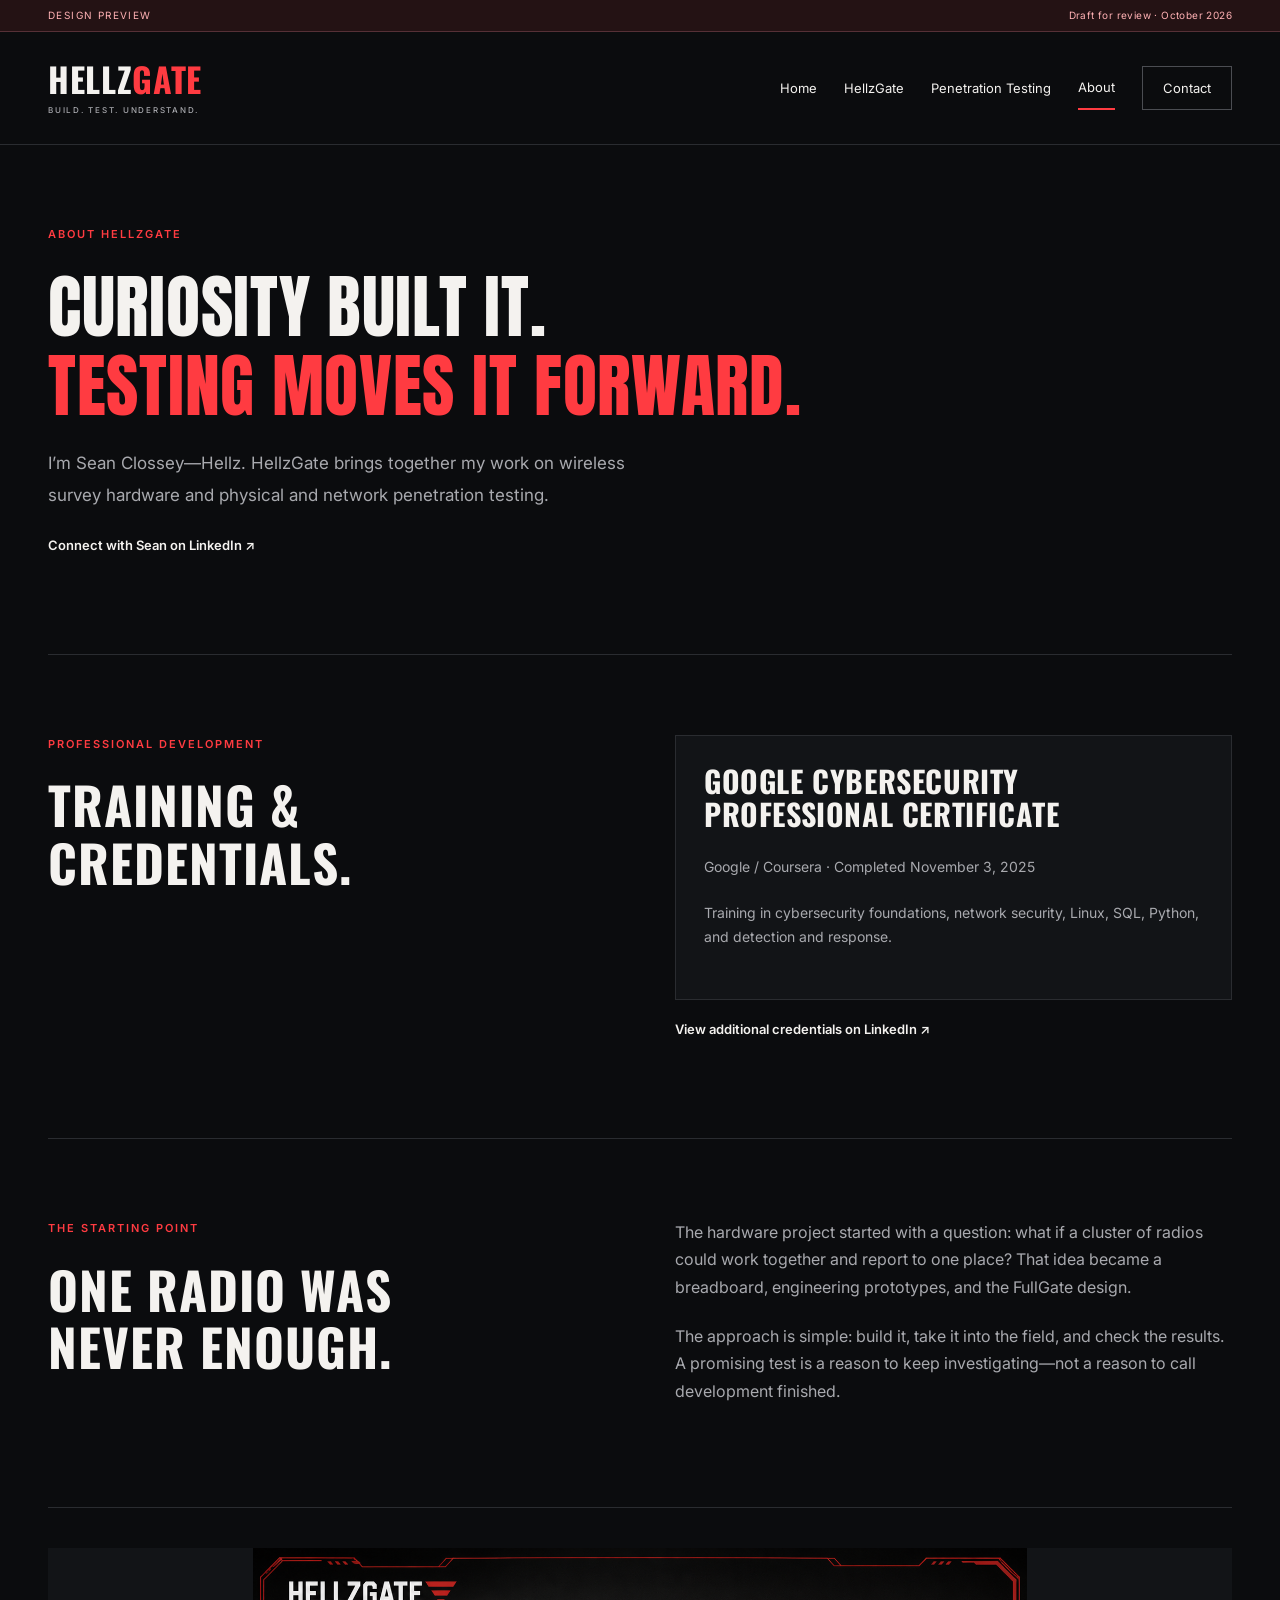
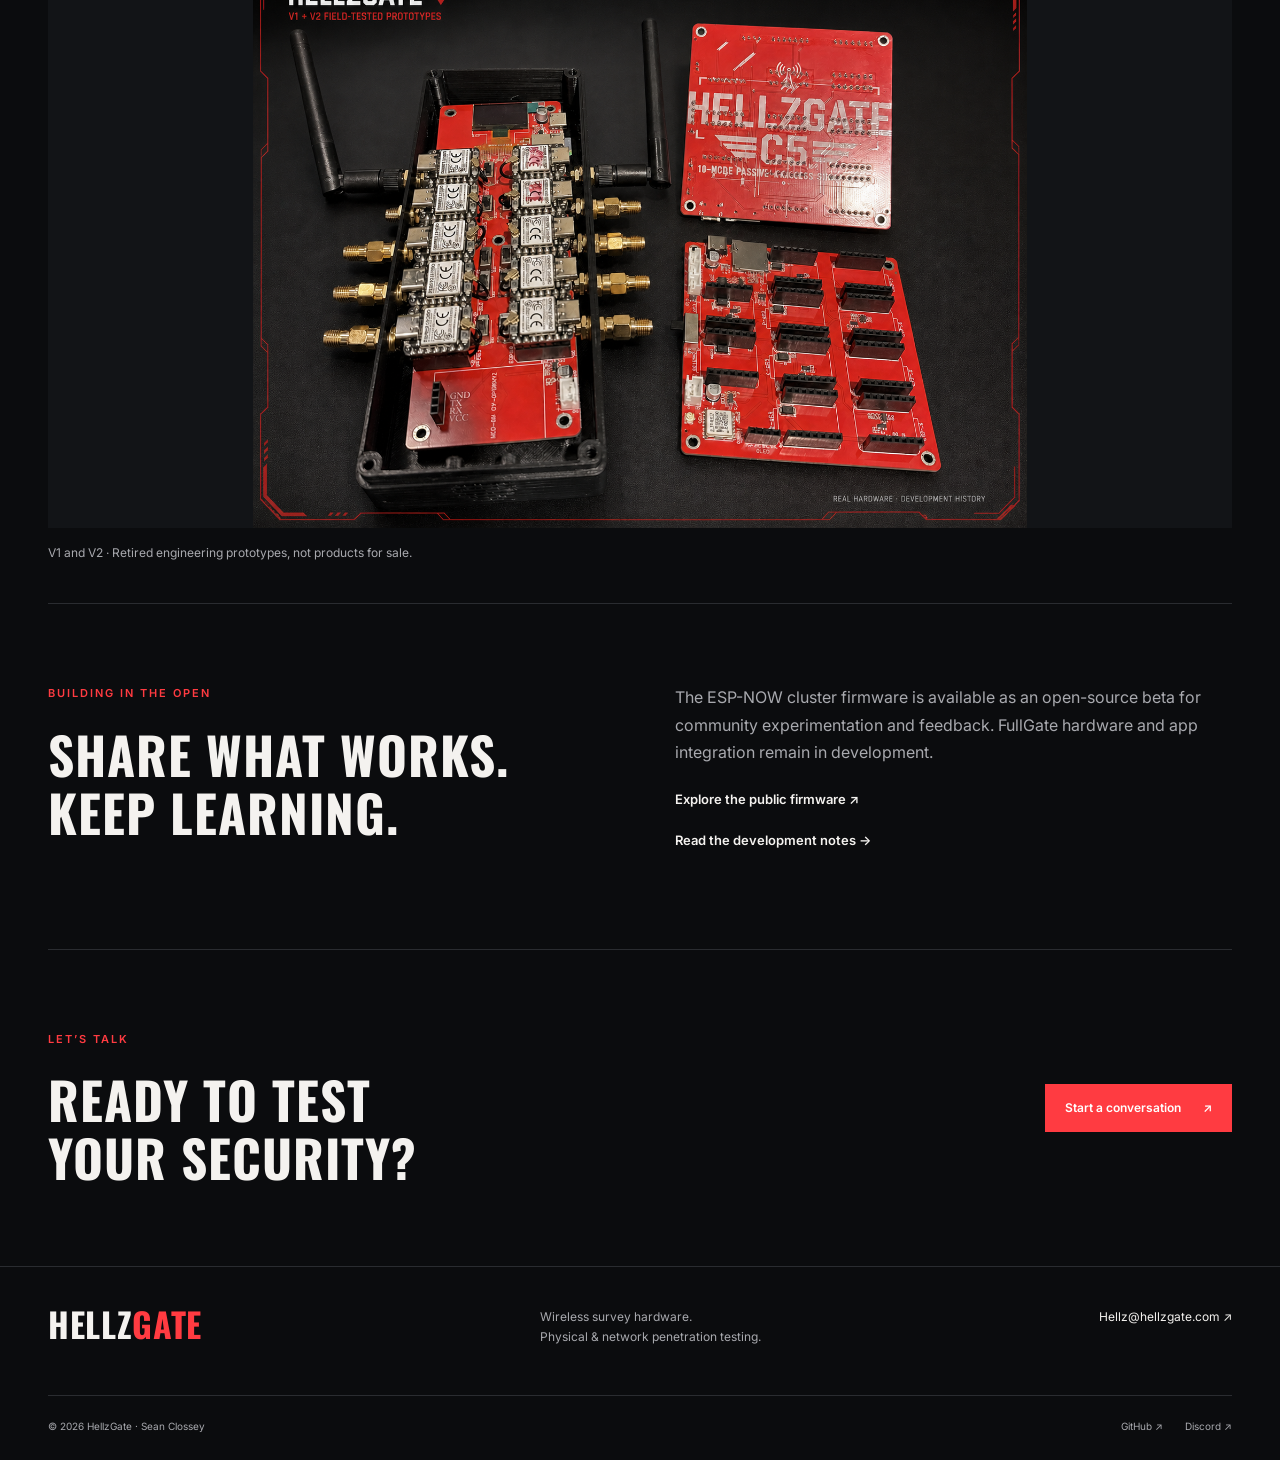
==== commit 60bb3445: "Add Google Cybersecurity credential to About draft" ====
--- a/about.html
+++ b/about.html
@@ -1,2 +1,2 @@
 <!doctype html>
-<html lang="en"><head><meta charset="utf-8"><meta name="viewport" content="width=device-width, initial-scale=1"><title>About | HellzGate</title><meta name="description" content="The story behind HellzGate, a project by Sean Clossey combining wireless survey hardware and hands-on security testing."><meta name="robots" content="noindex,nofollow"><meta name="theme-color" content="#0b0c0e"><link rel="stylesheet" href="styles.css"><script defer src="app.js"></script></head><body><a class="skip" href="#main">Skip to content</a><div class="draft">DESIGN PREVIEW <span>Draft for review · October 2026</span></div><header class="site-header"><a class="brand" href="index.html">HELLZ<span>GATE</span><small>BUILD. TEST. UNDERSTAND.</small></a><button class="menu-button" aria-expanded="false" aria-controls="navigation">Menu <span>+</span></button><nav id="navigation" aria-label="Main navigation"><a href="index.html">Home</a><a href="hellzgate.html">HellzGate</a><a href="penetration-testing.html">Penetration Testing</a><a href="about.html" aria-current="page">About</a><a href="contact.html">Contact</a></nav></header><main id="main"><section class="hero text-hero"><span class="eyebrow">ABOUT HELLZGATE</span><h1>Curiosity built it.<br><span>Testing moves it forward.</span></h1><p class="intro">I’m Sean Clossey—Hellz. HellzGate brings together my work on wireless survey hardware and physical and network penetration testing.</p><a class="text-link" href="https://www.linkedin.com/in/sean-clossey-231986380/">Connect with Sean on LinkedIn ↗</a></section><section class="split"><div><span class="eyebrow">THE STARTING POINT</span><h2>One radio was<br>never enough.</h2></div><div><p>The hardware project started with a question: what if a cluster of radios could work together and report to one place? That idea became a breadboard, engineering prototypes, and the FullGate design.</p><p>The approach is simple: build it, take it into the field, and check the results. A promising test is a reason to keep investigating—not a reason to call development finished.</p></div></section><figure class="wide-image"><img src="prototype-v1-v2-field-tested.png" alt="HellzGate V1 and V2 engineering prototype boards" loading="lazy"><figcaption>V1 and V2 · Retired engineering prototypes, not products for sale.</figcaption></figure><section class="split"><div><span class="eyebrow">BUILDING IN THE OPEN</span><h2>Share what works.<br>Keep learning.</h2></div><div><p>The ESP-NOW cluster firmware is available as an open-source beta for community experimentation and feedback. FullGate hardware and app integration remain in development.</p><a class="text-link" href="https://github.com/Hellz0wnzJ00/hellzgate-espnow-cluster">Explore the public firmware ↗</a><a class="text-link" href="updates.html">Read the development notes →</a></div></section><section class="closing"><div><span class="eyebrow">LET’S TALK</span><h2>Ready to test<br>your security?</h2></div><a class="button primary" href="contact.html">Start a conversation <span>↗</span></a></section></main><footer><div class="footer-top"><a class="brand" href="index.html">HELLZ<span>GATE</span></a><p>Wireless survey hardware.<br>Physical &amp; network penetration testing.</p><a href="mailto:Hellz@hellzgate.com">Hellz@hellzgate.com ↗</a></div><div class="footer-bottom"><span>© 2026 HellzGate · Sean Clossey</span><div><a href="https://github.com/Hellz0wnzJ00/hellzgate-espnow-cluster">GitHub ↗</a><a href="https://discord.gg/dhMhEgHwXe">Discord ↗</a></div></div></footer></body></html>+<html lang="en"><head><meta charset="utf-8"><meta name="viewport" content="width=device-width, initial-scale=1"><title>About | HellzGate</title><meta name="description" content="The story behind HellzGate, a project by Sean Clossey combining wireless survey hardware and hands-on security testing."><meta name="robots" content="noindex,nofollow"><meta name="theme-color" content="#0b0c0e"><link rel="stylesheet" href="styles.css"><script defer src="app.js"></script></head><body><a class="skip" href="#main">Skip to content</a><div class="draft">DESIGN PREVIEW <span>Draft for review · October 2026</span></div><header class="site-header"><a class="brand" href="index.html">HELLZ<span>GATE</span><small>BUILD. TEST. UNDERSTAND.</small></a><button class="menu-button" aria-expanded="false" aria-controls="navigation">Menu <span>+</span></button><nav id="navigation" aria-label="Main navigation"><a href="index.html">Home</a><a href="hellzgate.html">HellzGate</a><a href="penetration-testing.html">Penetration Testing</a><a href="about.html" aria-current="page">About</a><a href="contact.html">Contact</a></nav></header><main id="main"><section class="hero text-hero"><span class="eyebrow">ABOUT HELLZGATE</span><h1>Curiosity built it.<br><span>Testing moves it forward.</span></h1><p class="intro">I’m Sean Clossey—Hellz. HellzGate brings together my work on wireless survey hardware and physical and network penetration testing.</p><a class="text-link" href="https://www.linkedin.com/in/sean-clossey-231986380/">Connect with Sean on LinkedIn ↗</a></section><section class="split" id="credentials"><div><span class="eyebrow">PROFESSIONAL DEVELOPMENT</span><h2>Training &amp;<br>credentials.</h2></div><div><article class="panel"><h3>Google Cybersecurity Professional Certificate</h3><p>Google / Coursera · Completed November 3, 2025</p><p>Training in cybersecurity foundations, network security, Linux, SQL, Python, and detection and response.</p></article><a class="text-link" href="https://www.linkedin.com/in/sean-clossey-231986380/">View additional credentials on LinkedIn ↗</a></div></section><section class="split"><div><span class="eyebrow">THE STARTING POINT</span><h2>One radio was<br>never enough.</h2></div><div><p>The hardware project started with a question: what if a cluster of radios could work together and report to one place? That idea became a breadboard, engineering prototypes, and the FullGate design.</p><p>The approach is simple: build it, take it into the field, and check the results. A promising test is a reason to keep investigating—not a reason to call development finished.</p></div></section><figure class="wide-image"><img src="prototype-v1-v2-field-tested.png" alt="HellzGate V1 and V2 engineering prototype boards" loading="lazy"><figcaption>V1 and V2 · Retired engineering prototypes, not products for sale.</figcaption></figure><section class="split"><div><span class="eyebrow">BUILDING IN THE OPEN</span><h2>Share what works.<br>Keep learning.</h2></div><div><p>The ESP-NOW cluster firmware is available as an open-source beta for community experimentation and feedback. FullGate hardware and app integration remain in development.</p><a class="text-link" href="https://github.com/Hellz0wnzJ00/hellzgate-espnow-cluster">Explore the public firmware ↗</a><a class="text-link" href="updates.html">Read the development notes →</a></div></section><section class="closing"><div><span class="eyebrow">LET’S TALK</span><h2>Ready to test<br>your security?</h2></div><a class="button primary" href="contact.html">Start a conversation <span>↗</span></a></section></main><footer><div class="footer-top"><a class="brand" href="index.html">HELLZ<span>GATE</span></a><p>Wireless survey hardware.<br>Physical &amp; network penetration testing.</p><a href="mailto:Hellz@hellzgate.com">Hellz@hellzgate.com ↗</a></div><div class="footer-bottom"><span>© 2026 HellzGate · Sean Clossey</span><div><a href="https://github.com/Hellz0wnzJ00/hellzgate-espnow-cluster">GitHub ↗</a><a href="https://discord.gg/dhMhEgHwXe">Discord ↗</a></div></div></footer></body></html>
